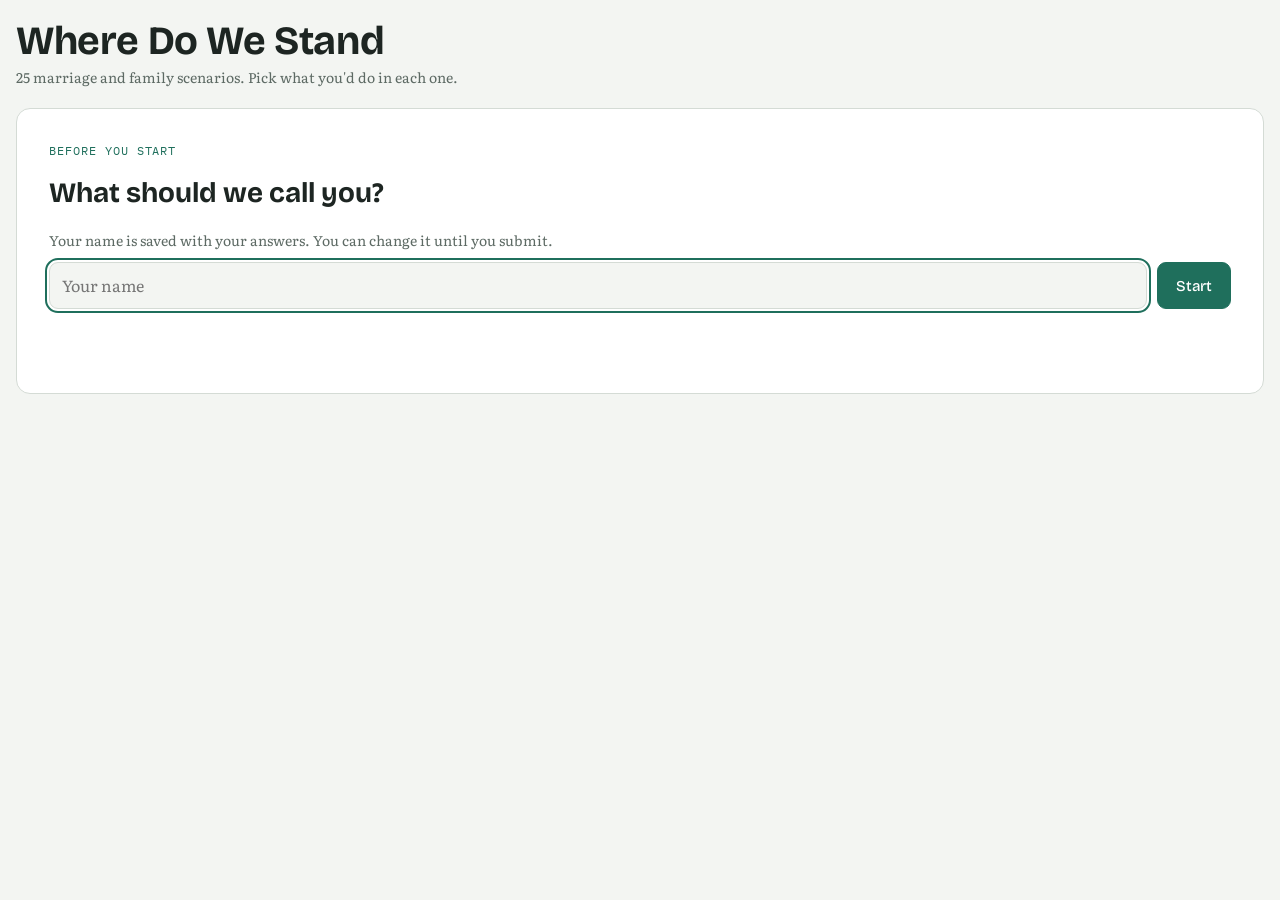
==== index.html @ 8a94e696 "Where Do We Stand: questions page, results page and Google Sheet backend Co-Authored-By: Claude Opus" ====
<!doctype html>
<html lang="en">
<head>
<meta charset="utf-8">
<meta name="viewport" content="width=device-width,initial-scale=1,viewport-fit=cover">
<title>Where Do We Stand</title>
<meta name="description" content="25 marriage and family scenarios. Pick what you'd do.">
<link rel="preconnect" href="https://fonts.googleapis.com">
<link rel="preconnect" href="https://fonts.gstatic.com" crossorigin>
<link rel="stylesheet" href="https://fonts.googleapis.com/css2?family=Bricolage+Grotesque:opsz,wght@12..96,500;12..96,700&family=Literata:opsz,wght@7..72,400;7..72,500&family=IBM+Plex+Mono:wght@500&display=swap">
<link rel="stylesheet" href="styles.css">
</head>
<body>
<div class="wrap">
  <header>
    <div>
      <h1>Where Do We Stand</h1>
      <p class="sub">25 marriage and family scenarios. Pick what you'd do in each one.</p>
    </div>
    <div class="who" id="who"></div>
  </header>

  <form class="gate" id="gate" hidden>
    <div class="eyebrow">Before you start</div>
    <h2>What should we call you?</h2>
    <p class="sub">Your name is saved with your answers. You can change it until you submit.</p>
    <div class="gaterow">
      <input id="nameInput" type="text" maxlength="40" autocomplete="name" placeholder="Your name" required>
      <button class="btn primary" type="submit">Start</button>
    </div>
    <p class="status" id="gateMsg"></p>
  </form>

  <section id="view-answer" hidden style="flex-direction:column;gap:16px">
    <div class="progress"><span id="saveStatus" class="status"></span></div>
    <div class="strip" id="strip"></div>
    <article class="scenario" id="scenario"></article>
    <div class="nav">
      <button class="btn" id="prev">Previous</button>
      <button class="btn" id="submitOpen">Submit answers</button>
      <button class="btn primary" id="next">Next</button>
    </div>
    <div class="banner warn" id="missing" hidden></div>
    <div class="confirm" id="confirm" hidden>
      <h3>Submit your answers?</h3>
      <p>You've answered all 25 scenarios. Once you submit, your answers are final and can't be changed.</p>
      <div class="confirmrow"><button class="btn primary" id="submitYes">Submit answers</button><button class="btn" id="submitNo">Keep reviewing</button></div>
    </div>
    <div class="banner" id="done" hidden></div>
  </section>
</div>

<script src="config.js"></script>
<script src="questions.js"></script>
<script>
(function(){
const Q=window.QUESTIONS, LETTERS=["A","B","C","D"], KEY="wdws-v1";
const $=id=>document.getElementById(id);
const esc=s=>String(s).replace(/[&<>"]/g,c=>({"&":"&amp;","<":"&lt;",">":"&gt;",'"':"&quot;"}[c]));

let st={name:"",answers:{},cur:0,submittedAt:null,clientId:null};
try{Object.assign(st,JSON.parse(localStorage.getItem(KEY)||"{}"))}catch(e){}
if(!st.clientId)st.clientId=(crypto.randomUUID?crypto.randomUUID():Date.now().toString(36)+Math.random().toString(36).slice(2));
if(!(st.cur>=0&&st.cur<Q.length))st.cur=0;
function persist(){try{localStorage.setItem(KEY,JSON.stringify(st))}catch(e){}}
persist();

const locked=()=>!!st.submittedAt;
const missingList=()=>Q.filter(q=>!st.answers[q.n]);
let showMissing=false;

/* Name gate */
function showGate(on){
  $("gate").hidden=!on;
  const v=$("view-answer");v.hidden=on;v.style.display=on?"none":"flex";
  if(on){$("nameInput").value=st.name;setTimeout(()=>$("nameInput").focus(),0)}
  renderWho();
}
function renderWho(){
  const w=$("who");w.innerHTML="";
  if(!st.name||!$("gate").hidden)return;
  w.innerHTML=`<span class="dot" style="background:var(--accent)"></span><span>${locked()?"Submitted as":"Answering as"} <b>${esc(st.name)}</b></span>`+(locked()?"":` · <button class="linkbtn" id="rename">Change name</button>`);
  if(!locked())$("rename").onclick=()=>showGate(true);
}
$("gate").onsubmit=e=>{
  e.preventDefault();
  const v=$("nameInput").value.trim().replace(/\s+/g," ");
  if(!v){$("gateMsg").textContent="Enter a name to continue.";return}
  if(!locked())st.name=v;
  $("gateMsg").textContent="";persist();showGate(false);
};

/* Answering */
function renderStrip(){
  const s=$("strip");s.innerHTML="";
  Q.forEach((q,i)=>{
    const b=document.createElement("button");
    b.textContent=q.n;b.title=q.title;
    if(st.answers[q.n])b.classList.add("done");
    if(i===st.cur)b.classList.add("cur");
    if(showMissing&&!locked()&&!st.answers[q.n])b.classList.add("missing");
    b.onclick=()=>go(i);s.appendChild(b);
  });
}
function renderScenario(){
  const q=Q[st.cur],sel=st.answers[q.n],lk=locked();
  $("scenario").innerHTML=`
    <div><div class="eyebrow">Scenario ${q.n} of ${Q.length}</div><h2>${esc(q.title)}</h2></div>
    <div class="story">${q.story.map(p=>`<p>${esc(p)}</p>`).join("")}</div>
    <p class="prompt">${esc(q.prompt)}</p>
    <div class="opts" role="radiogroup">${LETTERS.map(L=>`
      <label class="opt${sel===L?" sel":""}${lk?" locked":""}"><input type="radio" name="q${q.n}" id="q${q.n}-${L}" value="${L}"${sel===L?" checked":""}${lk?" disabled":""}>
      <span class="letter">${L}</span><span>${esc(q.options[L])}</span></label>`).join("")}</div>`;
  $("scenario").querySelectorAll("input").forEach(inp=>inp.onchange=()=>{
    if(locked())return;
    st.answers[q.n]=inp.value;persist();
    $("scenario").querySelectorAll(".opt").forEach(o=>o.classList.toggle("sel",o.querySelector("input").checked));
    $("saveStatus").textContent="Progress saved on this device";
    renderStrip();updateSubmitUI();
  });
  $("prev").disabled=st.cur===0;
  updateSubmitUI();
}
function updateSubmitUI(){
  const lk=locked();
  $("submitOpen").hidden=lk;
  $("next").hidden=st.cur===Q.length-1;
  if(lk){
    $("confirm").hidden=true;$("missing").hidden=true;
    const d=new Date(st.submittedAt);
    $("done").textContent=`Submitted${isNaN(d)?"":" on "+d.toLocaleDateString(undefined,{day:"numeric",month:"long",year:"numeric"})}. Your answers are final. Thank you.`;
    $("done").hidden=false;$("saveStatus").textContent="";
  }else{
    $("done").hidden=true;
    if(showMissing){const m=missingList();
      $("missing").hidden=!m.length;
      if(m.length)$("missing").textContent=`Every scenario needs an answer before you can submit. Still to answer: ${m.map(q=>q.n).join(", ")}. They're outlined in the strip above.`;}
  }
}
function go(i){st.cur=i;persist();renderStrip();renderScenario();window.scrollTo({top:0,behavior:"smooth"})}
$("prev").onclick=()=>st.cur>0&&go(st.cur-1);
$("next").onclick=()=>st.cur<Q.length-1&&go(st.cur+1);

/* Submitting */
$("submitOpen").onclick=()=>{
  if(locked())return;
  showMissing=true;
  if(missingList().length){$("confirm").hidden=true;renderStrip();updateSubmitUI();$("missing").scrollIntoView({behavior:"smooth",block:"center"});return}
  $("missing").hidden=true;$("confirm").hidden=false;$("submitYes").focus();
};
$("submitNo").onclick=()=>{$("confirm").hidden=true};
$("submitYes").onclick=async()=>{
  if(missingList().length){$("confirm").hidden=true;$("submitOpen").click();return}
  const btn=$("submitYes");btn.disabled=true;btn.textContent="Submitting…";
  try{
    const res=await fetch(window.API_URL,{method:"POST",headers:{"Content-Type":"text/plain;charset=utf-8"},
      body:JSON.stringify({clientId:st.clientId,name:st.name,answers:st.answers})});
    const out=await res.json();
    if(!out.ok)throw new Error(out.error||"failed");
    st.submittedAt=new Date().toISOString();persist();
    renderStrip();renderScenario();renderWho();window.scrollTo({top:0,behavior:"smooth"});
  }catch(e){
    $("confirm").hidden=true;
    $("missing").textContent="Your answers couldn't be submitted. Check your internet connection and press Submit again. Nothing has been lost.";
    $("missing").hidden=false;
  }finally{btn.disabled=false;btn.textContent="Submit answers"}
};

/* Boot */
renderStrip();renderScenario();showGate(!st.name);
})();
</script>
</body>
</html>
---- styles.css ----
html{-webkit-text-size-adjust:100%}
body{margin:0;font-size:16px}
img{max-width:100%}
[hidden]{display:none!important}

/* Layout: a single reading column; one scenario at a time with a numbered strip, and a compare grid that lines people up per scenario */
:root{
  --bg:#f3f5f2; --surface:#ffffff; --sunk:#e8ece7; --fg:#1d2522; --muted:#5d6a64; --line:#d4dbd5;
  --accent:#1f6f5c; --accent-ink:#ffffff; --accent-soft:#d9ece5;
  --a:#2f6db5; --b:#1f8a6a; --c:#b5761f; --d:#b2464b;
  --agree:#1f8a6a; --split:#b5761f;
  --display:"Bricolage Grotesque",ui-sans-serif,system-ui,sans-serif;
  --body:"Literata",Georgia,"Times New Roman",serif;
  --mono:"IBM Plex Mono",ui-monospace,Menlo,monospace;
}
@media (prefers-color-scheme: dark){:root:not([data-theme="light"]){
  --bg:#141a18; --surface:#1c2421; --sunk:#232d29; --fg:#e4ebe7; --muted:#9aa9a2; --line:#33403b;
  --accent:#5cc2a4; --accent-ink:#0f1a16; --accent-soft:#1f3a32;
  --a:#7aa9e6; --b:#5cc2a4; --c:#e0a75a; --d:#e57b80; --agree:#5cc2a4; --split:#e0a75a; color-scheme:dark}}
:root[data-theme="dark"]{
  --bg:#141a18; --surface:#1c2421; --sunk:#232d29; --fg:#e4ebe7; --muted:#9aa9a2; --line:#33403b;
  --accent:#5cc2a4; --accent-ink:#0f1a16; --accent-soft:#1f3a32;
  --a:#7aa9e6; --b:#5cc2a4; --c:#e0a75a; --d:#e57b80; --agree:#5cc2a4; --split:#e0a75a; color-scheme:dark}
*{box-sizing:border-box}
body{background:var(--bg);color:var(--fg);font-family:var(--body);font-size:16px;line-height:1.6}
.wrap{max-width:none;margin:0;padding-block:20px 64px;padding-left:max(16px,env(safe-area-inset-left,0px));padding-right:max(16px,env(safe-area-inset-right,0px));display:flex;flex-direction:column;gap:20px}
header{display:flex;flex-wrap:wrap;align-items:flex-end;justify-content:space-between;gap:12px}
h1{font-family:var(--display);font-weight:700;font-size:clamp(28px,6vw,40px);line-height:1.05;margin:0;letter-spacing:-.01em;text-wrap:balance}
.sub{color:var(--muted);font-size:14px;margin:4px 0 0}
.who{font-family:var(--display);font-size:13px;color:var(--muted);display:flex;align-items:center;gap:8px}
.dot{width:10px;height:10px;border-radius:50%;display:inline-block;flex:none}
.tabs{display:flex;gap:4px;background:var(--sunk);padding:4px;border-radius:10px;align-self:flex-start}
.tabs button{font-family:var(--display);font-weight:500;font-size:15px;border:0;background:none;color:var(--muted);padding:8px 16px;border-radius:7px;cursor:pointer}
.tabs button[aria-selected="true"]{background:var(--surface);color:var(--fg);box-shadow:0 1px 2px rgb(0 0 0 / .08)}
button:focus-visible,textarea:focus-visible,.opt:focus-within{outline:2px solid var(--accent);outline-offset:2px}
.banner{background:var(--accent-soft);border-radius:10px;padding:12px 16px;font-size:14px}
.strip{display:flex;flex-wrap:wrap;justify-content:center;gap:6px}
.strip button{width:40px;flex:none}
.strip button{font-family:var(--mono);font-size:13px;height:36px;border-radius:8px;border:1px solid var(--line);background:var(--surface);color:var(--muted);cursor:pointer;font-variant-numeric:tabular-nums}
.strip button:disabled{opacity:.35;cursor:not-allowed}
.strip button.missing{border:1.5px dashed var(--split);color:var(--split)}
.banner.warn{background:var(--sunk);border-left:4px solid var(--split)}
.confirm{background:var(--surface);border:1.5px solid var(--accent);border-radius:12px;padding:18px 20px;display:flex;flex-direction:column;gap:8px}
.confirm h3{font-family:var(--display);font-weight:700;font-size:20px;margin:0}
.confirm p{margin:0}
.confirmrow{display:flex;flex-wrap:wrap;gap:10px;margin-top:6px}
.opt.locked{cursor:default}
.opt.locked:hover{border-color:var(--line)}
.opt.locked.sel:hover{border-color:var(--accent)}
.strip button.done{background:var(--accent-soft);color:var(--fg);border-color:transparent}
.strip button.cur{border-color:var(--accent);color:var(--fg);box-shadow:inset 0 0 0 1px var(--accent)}
.progress{display:flex;justify-content:center;font-family:var(--display);font-size:13px;color:var(--muted)}
.scenario{background:var(--surface);border:1px solid var(--line);border-radius:14px;padding:clamp(18px,4vw,32px);display:flex;flex-direction:column;gap:18px}
.eyebrow{font-family:var(--mono);font-size:12px;letter-spacing:.08em;text-transform:uppercase;color:var(--accent)}
.scenario h2{font-family:var(--display);font-weight:700;font-size:clamp(22px,4.5vw,28px);line-height:1.15;margin:4px 0 0;text-wrap:balance}
.story{display:flex;flex-direction:column;gap:10px}
.story p{margin:0}
.prompt{font-family:var(--display);font-weight:700;font-size:18px;margin:0;padding-top:14px;border-top:1px solid var(--line)}
.opts{display:flex;flex-direction:column;gap:10px}
.opt{display:grid;grid-template-columns:32px 1fr;gap:12px;align-items:start;padding:14px;border:1px solid var(--line);border-radius:10px;cursor:pointer;background:var(--bg)}
.opt input{position:absolute;opacity:0;pointer-events:none}
.opt:hover{border-color:var(--muted)}
.opt.sel{border-color:var(--accent);background:var(--accent-soft)}
.letter{font-family:var(--mono);font-size:14px;width:32px;height:32px;border-radius:50%;display:grid;place-items:center;border:1.5px solid var(--line);color:var(--muted)}
.opt.sel .letter{background:var(--accent);border-color:var(--accent);color:var(--accent-ink)}
.opt span:last-child{min-width:0}
label.note{display:flex;flex-direction:column;gap:6px;font-family:var(--display);font-size:13px;color:var(--muted)}
textarea{font:inherit;font-size:15px;color:var(--fg);background:var(--bg);border:1px solid var(--line);border-radius:10px;padding:10px 12px;resize:vertical;min-height:64px}
.nav{display:flex;justify-content:space-between;align-items:center;gap:12px}
.btn{font-family:var(--display);font-weight:500;font-size:15px;padding:10px 18px;border-radius:9px;border:1px solid var(--line);background:var(--surface);color:var(--fg);cursor:pointer}
.btn.primary{background:var(--accent);color:var(--accent-ink);border-color:var(--accent)}
.btn:disabled{opacity:.4;cursor:default}
.status{font-family:var(--display);font-size:13px;color:var(--muted);min-height:1.2em}
/* compare */
.people{display:flex;flex-wrap:wrap;gap:8px}
.chip{font-family:var(--display);font-size:14px;display:inline-flex;align-items:center;gap:8px;padding:6px 12px;border-radius:999px;border:1px solid var(--line);background:var(--surface);cursor:pointer;color:var(--fg)}
.chip[aria-pressed="false"]{opacity:.45}
.chip small{color:var(--muted);font-family:var(--mono);font-size:12px}
.pairs{display:grid;grid-template-columns:repeat(auto-fill,minmax(200px,1fr));gap:10px}
.pair{background:var(--surface);border:1px solid var(--line);border-radius:10px;padding:12px 14px;display:flex;flex-direction:column;gap:6px}
.pair .pct{font-family:var(--display);font-weight:700;font-size:26px;font-variant-numeric:tabular-nums}
.pair .names{font-size:14px;color:var(--muted)}
.bar{height:6px;border-radius:3px;background:var(--sunk);overflow:hidden}
.bar i{display:block;height:100%;background:var(--agree)}
.filter{display:flex;flex-wrap:wrap;gap:6px}
.filter button{font-family:var(--display);font-size:13px;padding:6px 12px;border-radius:999px;border:1px solid var(--line);background:none;color:var(--muted);cursor:pointer}
.filter button[aria-pressed="true"]{background:var(--fg);color:var(--bg);border-color:var(--fg)}
.rows{display:flex;flex-direction:column;gap:10px}
details.row{background:var(--surface);border:1px solid var(--line);border-radius:12px;border-left:4px solid var(--line)}
details.row.agree{border-left-color:var(--agree)}
details.row.split{border-left-color:var(--split)}
details.row summary{list-style:none;cursor:pointer;padding:14px 16px;display:flex;flex-direction:column;gap:10px}
details.row summary::-webkit-details-marker{display:none}
.rowhead{display:flex;justify-content:space-between;gap:12px;align-items:baseline}
.rowhead b{font-family:var(--display);font-weight:500;font-size:16px;line-height:1.3}
.rowhead .tag{font-family:var(--mono);font-size:11px;letter-spacing:.06em;text-transform:uppercase;flex:none}
.tag.agree{color:var(--agree)} .tag.split{color:var(--split)} .tag.wait{color:var(--muted)}
.picks{display:flex;flex-wrap:wrap;gap:8px}
.pick{display:inline-flex;align-items:center;gap:6px;font-size:14px;padding:3px 10px 3px 3px;border-radius:999px;background:var(--sunk)}
.pick .l{font-family:var(--mono);font-size:12px;width:24px;height:24px;border-radius:50%;display:grid;place-items:center;color:#fff}
.pick .l.none{background:transparent;border:1.5px dashed var(--line);color:var(--muted)}
.pick .l.hid{background:var(--line);color:var(--muted)}
.l.A{background:var(--a)} .l.B{background:var(--b)} .l.C{background:var(--c)} .l.D{background:var(--d)}
.detail{padding:0 16px 16px;display:flex;flex-direction:column;gap:10px;font-size:15px}
.detail .o{display:grid;grid-template-columns:24px 1fr;gap:10px;align-items:start}
.detail .o .l{width:24px;height:24px;font-size:12px;border-radius:50%;display:grid;place-items:center;color:#fff;font-family:var(--mono)}
.detail .o small{display:block;color:var(--muted);font-family:var(--display);font-size:12px;margin-top:2px}
.notes{display:flex;flex-direction:column;gap:6px;border-top:1px solid var(--line);padding-top:10px}
.notes p{margin:0;font-size:14px}
.notes p b{font-family:var(--display);font-weight:500}
.gate{background:var(--surface);border:1px solid var(--line);border-radius:14px;padding:clamp(18px,4vw,32px);display:flex;flex-direction:column;gap:10px}
.gate h2{font-family:var(--display);font-weight:700;font-size:clamp(22px,4.5vw,28px);margin:0}
.gaterow{display:flex;flex-wrap:wrap;gap:10px}
.gaterow input{flex:1 1 220px;min-width:0;font:inherit;font-size:16px;color:var(--fg);background:var(--bg);border:1px solid var(--line);border-radius:9px;padding:10px 12px}
.gaterow input:focus-visible{outline:2px solid var(--accent);outline-offset:2px}
.linkbtn{font:inherit;background:none;border:0;color:var(--accent);cursor:pointer;padding:0;text-decoration:underline}
.empty{color:var(--muted);text-align:center;padding:32px 16px;border:1px dashed var(--line);border-radius:12px}
.legend{font-size:13px;color:var(--muted)}
@media (prefers-reduced-motion:no-preference){.opt,.chip,.strip button{transition:background .15s,border-color .15s}}
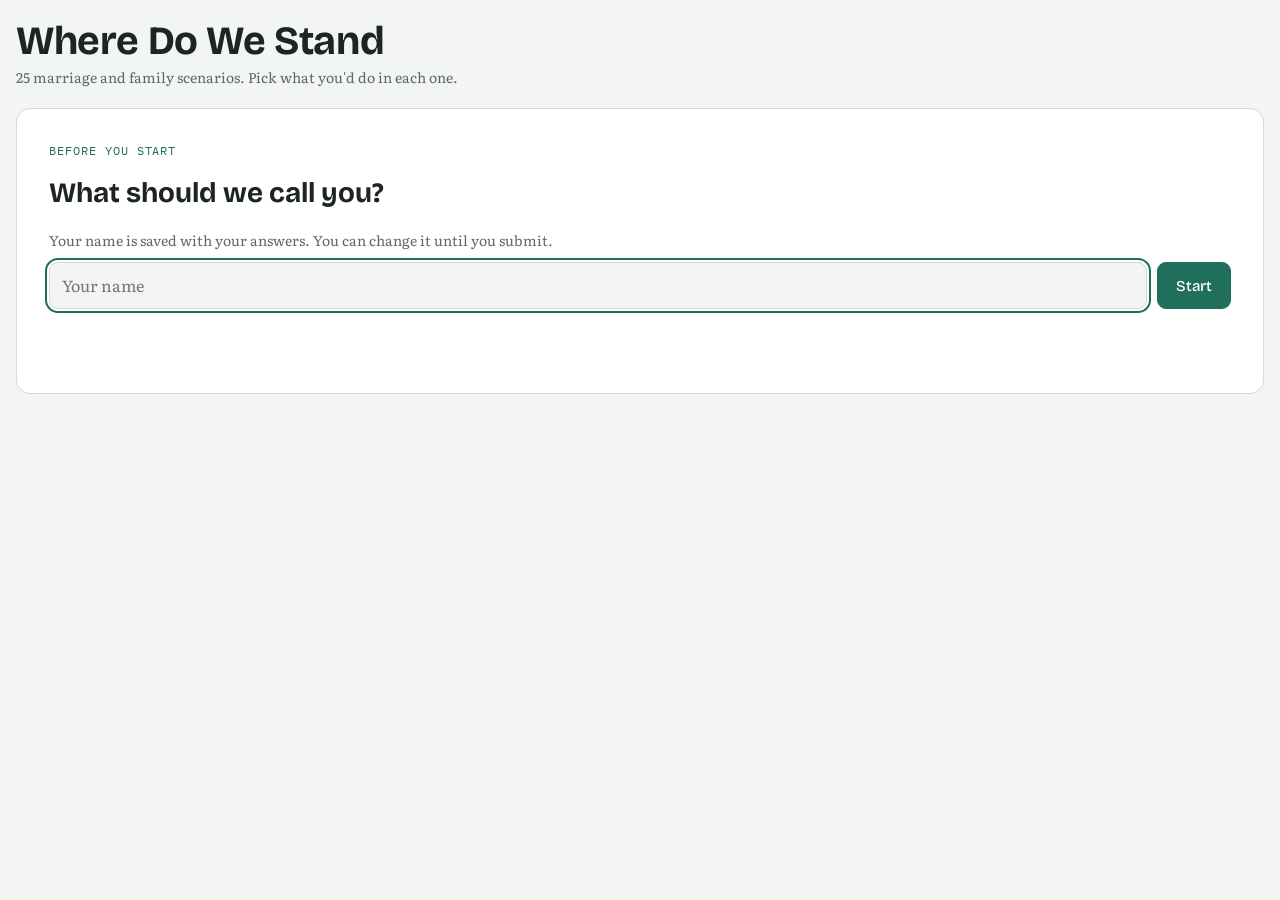
==== commit 7f105c82: "Show Submit only once all 25 scenarios are answered Co-Authored-By: Claude Opus 5.5 <noreply@anthrop" ====
--- a/index.html
+++ b/index.html
@@ -123,7 +123,8 @@
 }
 function updateSubmitUI(){
   const lk=locked();
-  $("submitOpen").hidden=lk;
+  $("submitOpen").hidden=lk||missingList().length>0;
+  if($("submitOpen").hidden)$("confirm").hidden=true;
   $("next").hidden=st.cur===Q.length-1;
   if(lk){
     $("confirm").hidden=true;$("missing").hidden=true;
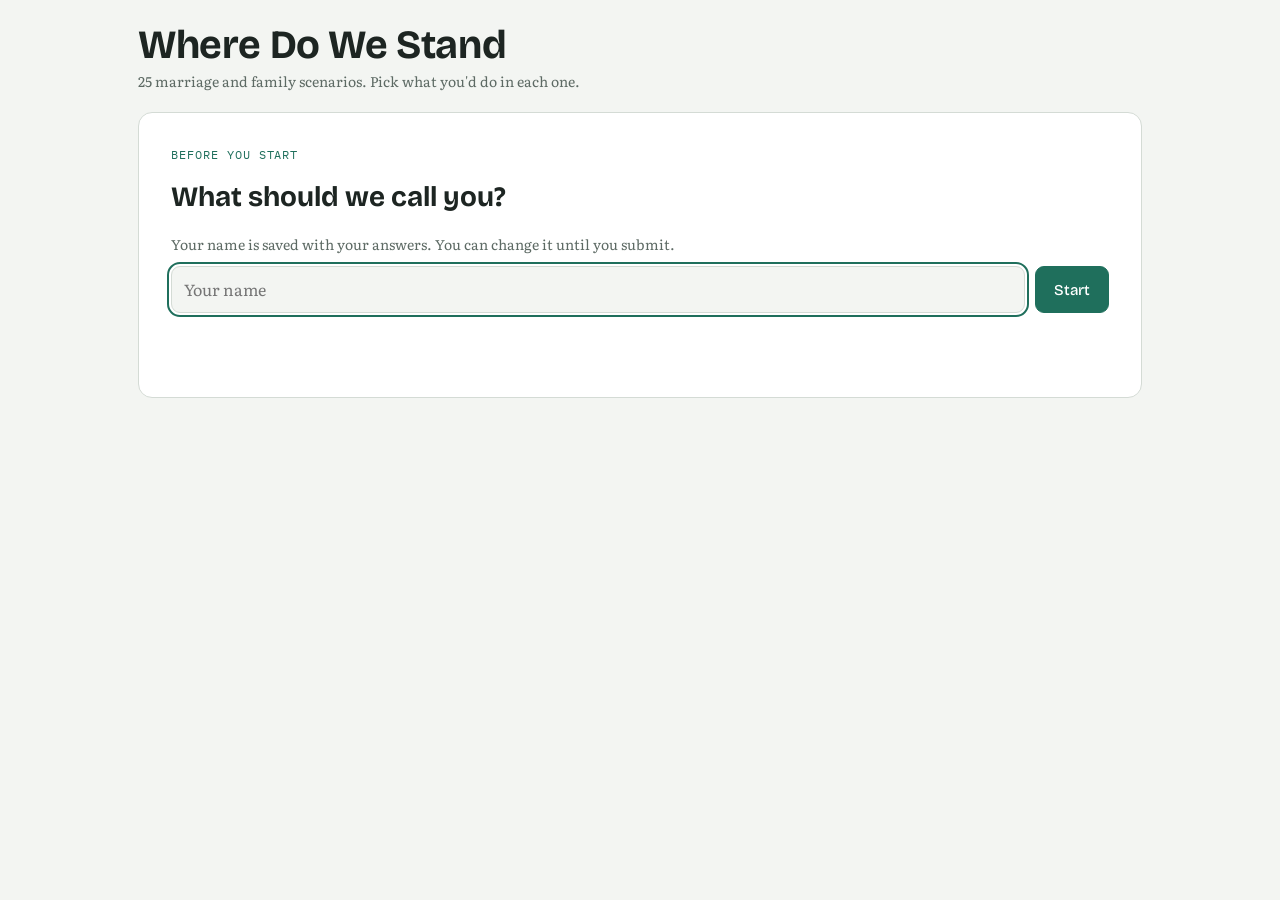
==== commit 397ceb4d: "Show each story as flowing paragraphs instead of one sentence per line Co-Authored-By: Claude Opus 5" ====
--- a/index.html
+++ b/index.html
@@ -102,11 +102,21 @@
     b.onclick=()=>go(i);s.appendChild(b);
   });
 }
+/* Join the story's short lines into flowing paragraphs of a few sentences each */
+function paras(lines){
+  const out=[];let cur="";
+  lines.forEach(l=>{
+    cur=cur?cur+" "+l:l;
+    if(cur.length>=320){out.push(cur);cur=""}
+  });
+  if(cur){if(out.length&&cur.length<120)out[out.length-1]+=" "+cur;else out.push(cur)}
+  return out;
+}
 function renderScenario(){
   const q=Q[st.cur],sel=st.answers[q.n],lk=locked();
   $("scenario").innerHTML=`
     <div><div class="eyebrow">Scenario ${q.n} of ${Q.length}</div><h2>${esc(q.title)}</h2></div>
-    <div class="story">${q.story.map(p=>`<p>${esc(p)}</p>`).join("")}</div>
+    <div class="story">${paras(q.story).map(p=>`<p>${esc(p)}</p>`).join("")}</div>
     <p class="prompt">${esc(q.prompt)}</p>
     <div class="opts" role="radiogroup">${LETTERS.map(L=>`
       <label class="opt${sel===L?" sel":""}${lk?" locked":""}"><input type="radio" name="q${q.n}" id="q${q.n}-${L}" value="${L}"${sel===L?" checked":""}${lk?" disabled":""}>
--- a/styles.css
+++ b/styles.css
@@ -23,7 +23,7 @@
   --a:#7aa9e6; --b:#5cc2a4; --c:#e0a75a; --d:#e57b80; --agree:#5cc2a4; --split:#e0a75a; color-scheme:dark}
 *{box-sizing:border-box}
 body{background:var(--bg);color:var(--fg);font-family:var(--body);font-size:16px;line-height:1.6}
-.wrap{max-width:none;margin:0;padding-block:20px 64px;padding-left:max(16px,env(safe-area-inset-left,0px));padding-right:max(16px,env(safe-area-inset-right,0px));display:flex;flex-direction:column;gap:20px}
+.wrap{max-width:1100px;margin:0 auto;padding-block:24px 64px;padding-left:max(clamp(20px,5vw,48px),env(safe-area-inset-left,0px));padding-right:max(clamp(20px,5vw,48px),env(safe-area-inset-right,0px));display:flex;flex-direction:column;gap:20px}
 header{display:flex;flex-wrap:wrap;align-items:flex-end;justify-content:space-between;gap:12px}
 h1{font-family:var(--display);font-weight:700;font-size:clamp(28px,6vw,40px);line-height:1.05;margin:0;letter-spacing:-.01em;text-wrap:balance}
 .sub{color:var(--muted);font-size:14px;margin:4px 0 0}
